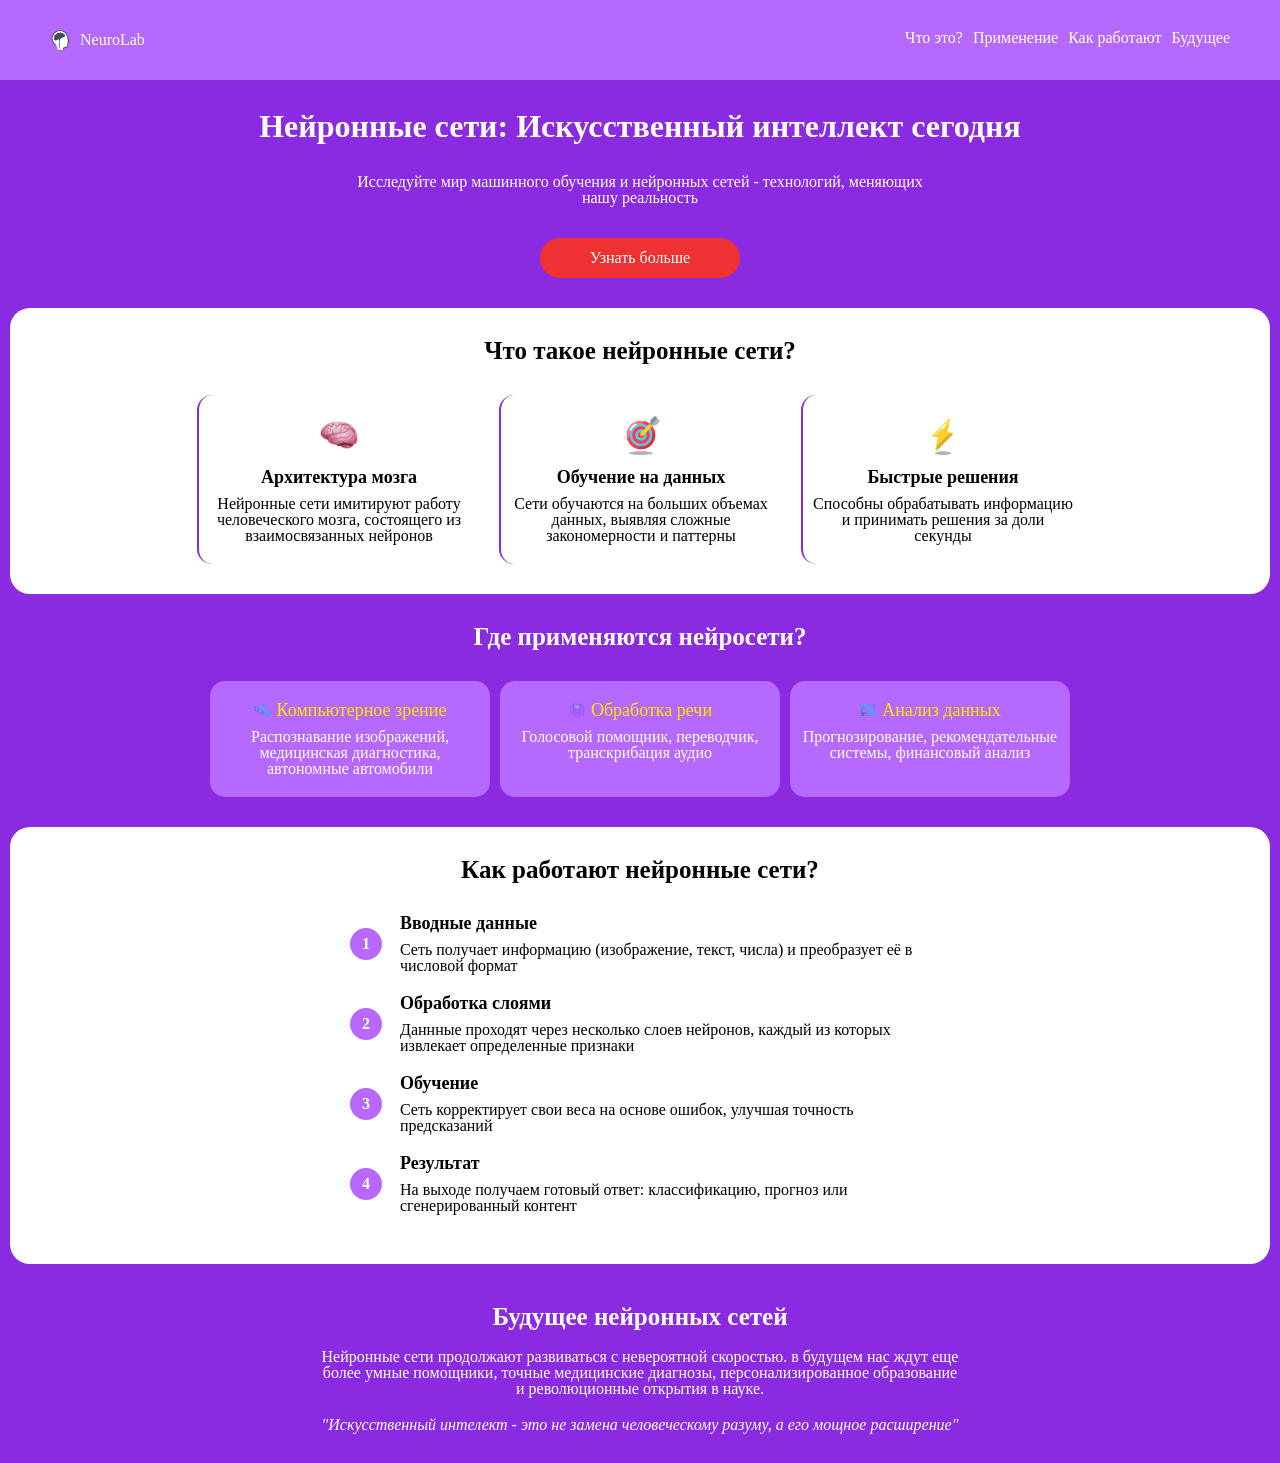
==== task3.html @ 2451a766 "Add files via upload" ====
<!doctype html>
<html lang="ru">
  <head>
    <meta charset="utf-8">
    <meta name="viewport" content="width=device-width, initial-scale=1.0">
    <title>Задача 4</title>
    <link rel="stylesheet" href="style.css">
  </head>
  <body>    
      <header class="header">      
        <div class="header__logo">
          <img class="header__img" src="images/icons8-мозг-64.png">
          <p class="header__logo-text">NeuroLab</p>
        </div>
        <ul class="header__list">
          <li class="header__item">
            <a class="header__link" href="#info">Что это?</a>
          </li>
          <li class="header__item">
            <a class="header__link" href="#use">Применение</a>
          </li>
          <li class="header__item">
            <a class="header__link" href="#run">Как работают</a>
          </li>
          <li class="header__item">
            <a class="header__link" href="#footer">Будущее</a>
          </li>
        </ul>      
      </header>
      <main class="main">
        <section class="main__neuronet">
          <h1 class="main__title">Нейронные сети: Искусственный интеллект сегодня</h1>
          <p class="main__text">Исследуйте мир машинного обучения и нейронных сетей - технологий, меняющих нашу реальность</p>
          <a class="main__link-neuronet" href="#">Узнать больше</a>
        </section>

        <section id="info" class="main__info">
          <h2 class="main__info-title">Что такое нейронные сети?</h2>
          <div class="main__info-content">
            <div class="main__info-box">
              <img class="main__info-img" src="images/icons1.png">
              <h3 class="main__info-box-title">Архитектура мозга</h3>
              <p class="main__info-box-text">Нейронные сети имитируют работу человеческого мозга, состоящего из взаимосвязанных нейронов</p>
            </div>
            <div class="main__info-box">
              <img class="main__info-img" src="images/icons2.png">
              <h3 class="main__info-box-title">Обучение на данных</h3>
              <p class="main__info-box-text">Сети обучаются на больших объемах данных, выявляя сложные закономерности и паттерны</p>
            </div>
            <div class="main__info-box">
              <img class="main__info-img" src="images/icons3.png">
              <h3 class="main__info-box-title">Быстрые решения</h3>
              <p class="main__info-box-text">Способны обрабатывать информацию и принимать решения за доли секунды</p>
            </div>
          </div>
        </section>
        <section id="use" class="main__use">
          <h2 class="main__use-title">Где применяются нейросети?</h2>
          <div class="main__use-content">
            <div class="main__use-box">
              <div class="main__use-box-heading">
                <img class="main__use-img" src="images/icons4.png">
                <h3 class="main__use-box-title">Компьютерное зрение</h3>
              </div>
              <p class="main__use-box-text">Распознавание изображений, медицинская диагностика, автономные автомобили</p>
            </div>
            <div class="main__use-box">
              <div class="main__use-box-heading">
                <img class="main__use-img" src="images/icons5.png">
                <h3 class="main__use-box-title">Обработка речи</h3>
              </div>
              <p class="main__use-box-text">Голосовой помощник, переводчик, транскрибация аудио</p>
            </div>
            <div class="main__use-box">
              <div class="main__use-box-heading">
                <img class="main__use-img" src="images/icons6.png">
                <h3 class="main__use-box-title">Анализ данных</h3>
              </div>
              <p class="main__use-box-text">Прогнозирование, рекомендательные системы, финансовый анализ</p>
            </div>
          </div>
        </section>
        <section id="run" class="main__run">
          <h2 class="main__run-title">Как работают нейронные сети?</h2>
          <ol class="main__run-list">
            <li class="main__run-item">
              <h3 class="main__run-item-title">Вводные данные</h3>
              <p class="main__run-item-text">Сеть получает информацию (изображение, текст, числа) и преобразует её в числовой формат</p>
            </li>
            <li class="main__run-item">
              <h3 class="main__run-item-title">Обработка слоями</h3>
              <p class="main__run-item-text">Даннные проходят через несколько слоев нейронов, каждый из которых извлекает определенные признаки</p>
            </li>
            <li class="main__run-item">
              <h3 class="main__run-item-title">Обучение</h3>
              <p class="main__run-item-text">Сеть корректирует свои веса на основе ошибок, улучшая точность предсказаний</p>
            </li>
            <li class="main__run-item">
              <h3 class="main__run-item-title">Результат</h3>
              <p class="main__run-item-text">На выходе получаем готовый ответ: классификацию, прогноз или сгенерированный контент</p>
            </li>
          </ol>
        </section>
      </main>
      <footer id="footer" class="footer">
        <h2 class="footer__title">Будущее нейронных сетей</h2>
        <p class="footer__text">Нейронные сети продолжают развиваться с невероятной скоростью. в будущем нас ждут еще более умные помощники, точные медицинские диагнозы, персонализированное образование и революционные открытия в науке.</p>
        <p class="footer__text">"Искусственный интелект - это не замена человеческому разуму, а его мощное расширение"</p>
      </footer>    
  </body>
</html>
---- style.css ----
html, body, div, span, applet, object, iframe,
h1, h2, h3, h4, h5, h6, p, blockquote, pre,
a, abbr, acronym, address, big, cite, code,
del, dfn, em, img, ins, kbd, q, s, samp,
small, strike, strong, sub, sup, tt, var,
b, u, i, center,
dl, dt, dd, ol, ul, li,
fieldset, form, label, legend,
table, caption, tbody, tfoot, thead, tr, th, td,
article, aside, canvas, details, embed, 
figure, figcaption, footer, header, hgroup, 
menu, nav, output, ruby, section, summary,
time, mark, audio, video {
	margin: 0;
	padding: 0;
	border: 0;
	font-size: 100%;
	font: inherit;
	vertical-align: baseline;
}
/* HTML5 display-role reset for older browsers */
article, aside, details, figcaption, figure, 
footer, header, hgroup, menu, nav, section {
	display: block;
}
body {
	line-height: 1;
}
ol, ul {
	list-style: none;
}
blockquote, q {
	quotes: none;
}
blockquote:before, blockquote:after,
q:before, q:after {
	content: '';
	content: none;
}
table {
	border-collapse: collapse;
	border-spacing: 0;
}

/*-- базовые стили --*/
html {
    color: #ffffff;
    font-size: 16px;
    font-family: Times New Roman, serif;
    font-style: normal;
    font-weight: 400;
	background-color: blueviolet;
}

/*--header--*/
.header {
    background-color: rgb(182, 105, 255);
    display: flex;
    justify-content: space-between;
    padding: 30px 50px;
}

.header__logo {
    display: flex;
	align-items: center;
}

.header__img {
	width: 20px;
	margin-right: 10px;
}

.header__item + li {
	margin-left: 10px;
}

.header__list {
    display: flex;
}

.header__link {
	cursor: pointer;
	text-decoration: none;
	color: #ffffff;
}

/*-- main --*/
.main {
	margin: 10px;
}

.main__neuronet {
	margin: 30px 50px;
	display: flex;
	align-items: center;
	flex-direction: column;
}

.main__title {
	font-size: 32px;
	margin-bottom: 32px;
	text-align: center;
	font-weight: 700;
}

.main__text {
	width: 50%;
	text-align: center;
	margin-bottom: 32px;
}

.main__link-neuronet {
	display: flex;
	width: 200px;
	height: 40px;
	background-color: rgb(238, 50, 50);
	border-radius: 20px;
	align-items: center;
    justify-content: center;
	text-decoration: none;
	color: #ffffff;
}

.main__info {
	background-color: #ffffff;
	color: #000000;
	border-radius: 20px;
	display: flex;
	flex-direction: column;
	align-items: center;
	padding: 30px 50px;
}

.main__info-title {
	font-size: 25px;
	font-weight: 700;
	margin-bottom: 32px;
	text-align: center;
}

.main__info-content {
	display: flex;
	flex-wrap: wrap;
	justify-content: center;
	gap: 20px;
}

.main__info-box {
	width: 260px;
	text-align: center;
	border-left: 2px solid blueviolet;
	border-radius: 15px;
	padding: 20px 10px;
}

.main__info-img {
	text-align: center;
	margin-bottom: 10px;
	width: 40px;
}

.main__info-box-title {
	font-size: 18px;
	font-weight: 700;
	margin-bottom: 10px;
}

.main__use {
	display: flex;
	flex-direction: column;
	align-items: center;
	margin: 30px 0;
}

.main__use-title {
	font-size: 25px;
	margin-bottom: 32px;
	text-align: center;
	font-weight: 700;
}

.main__use-content {
	display: flex;
	flex-wrap: wrap;
	justify-content: center;
	gap: 10px;
}

.main__use-box {
	display: flex;
	flex-direction: column;
	width: 260px;
	background-color: rgb(182, 105, 255);
	border-radius: 15px;
	text-align: center;
	padding: 20px 10px;
}

.main__use-box-heading {
	font-size: 18px;
	display: flex;
	justify-content: center;
    align-items: center;
	margin-bottom: 10px;
	color: rgb(255, 230, 0);
}

.main__use-img {
	width: 18px;
}

.main__use-box-title {
	margin-left: 5px;
}

.main__run {
	background-color: #ffffff;
	color: #000000;
	border-radius: 20px;
	padding: 30px 50px;
}

.main__run-title {
	font-size: 25px;
	font-weight: 700;
	margin-bottom: 32px;
	text-align: center;
}

.main__run-list {
	counter-reset: item-counter;
	list-style: none;
	padding: 0;
	width: 50%;
    margin: 0 auto;
}

.main__run-item {
	counter-increment: item-counter;
	position: relative;
	padding-left: 50px;
	margin-bottom: 20px;
}

.main__run-item::before {
	content: counter(item-counter);
	position: absolute;
	left: 0;
	top: 50%;
    transform: translateY(-50%);
	width: 32px;
	height: 32px;
	background-color: rgb(182, 105, 255);
	color: #ffffff;
	border-radius: 50%;
	display: flex;
	align-items: center;
	justify-content: center;
	font-weight: 700;
}

.main__run-item-title {
	font-size: 18px;
	font-weight: 700;
	margin-bottom: 10px;
}

/*-- footer --*/
.footer {
	text-align: center;
	width: 50%;
	margin: auto;
	padding: 30px 0;
}

.footer__title {
	font-size: 25px;
	font-weight: 700;
	margin-bottom: 20px;
}

.footer__text + .footer__text {
	margin-top: 20px;
	font-style: italic;
}
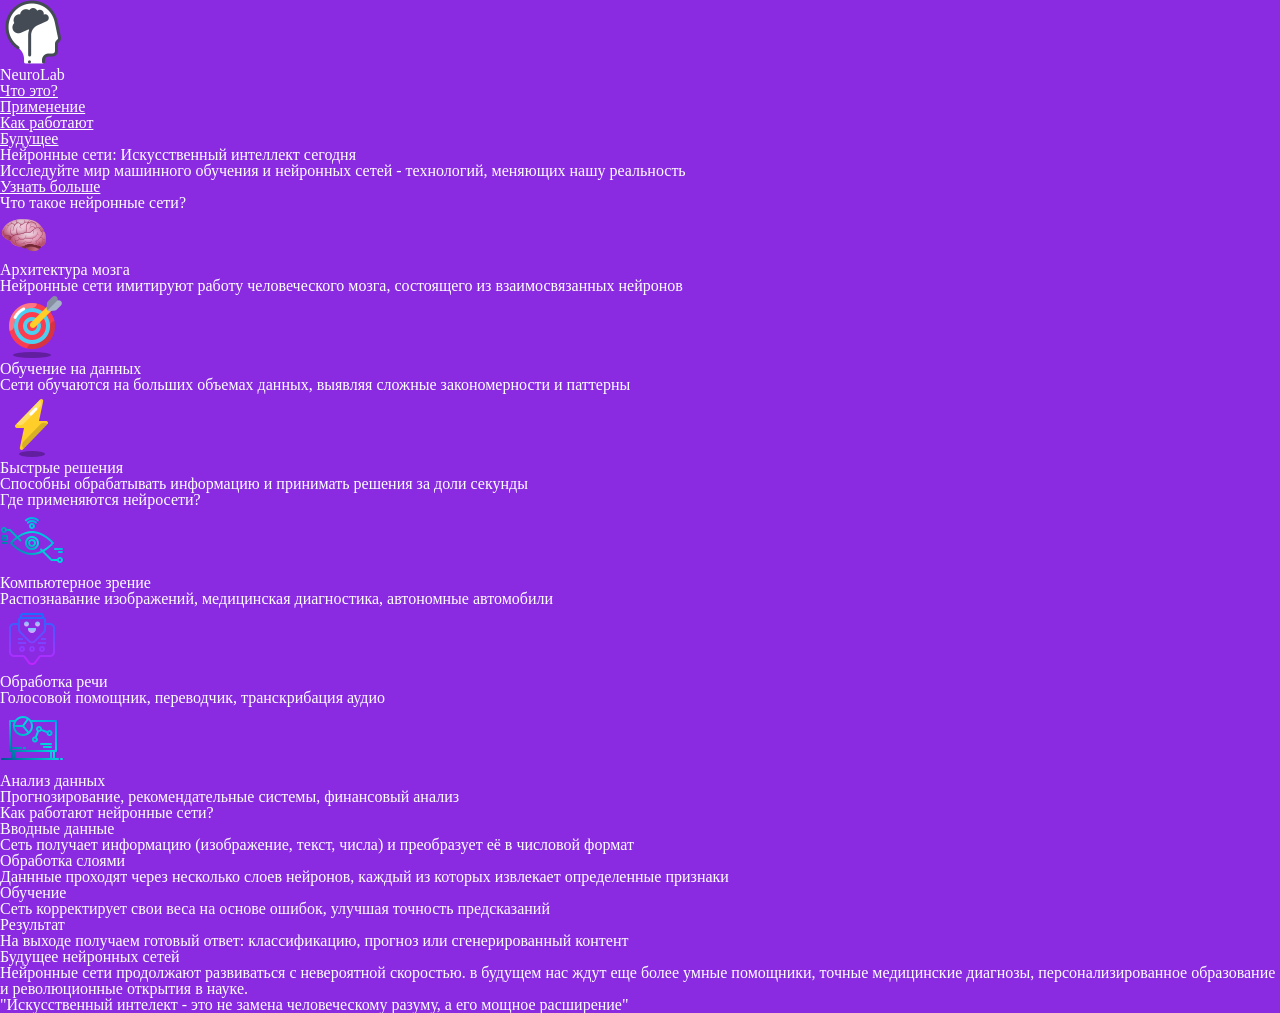
==== commit e34c5455: "Заголовок task3.html Правка на верное название" ====
--- a/task3.html
+++ b/task3.html
@@ -3,7 +3,7 @@
   <head>
     <meta charset="utf-8">
     <meta name="viewport" content="width=device-width, initial-scale=1.0">
-    <title>Задача 4</title>
+    <title>Задача 3</title>
     <link rel="stylesheet" href="style.css">
   </head>
   <body>    
@@ -108,4 +108,4 @@
         <p class="footer__text">"Искусственный интелект - это не замена человеческому разуму, а его мощное расширение"</p>
       </footer>    
   </body>
-</html>+</html>
--- a/style.css
+++ b/style.css
@@ -52,6 +52,10 @@
 	background-color: blueviolet;
 }
 
+body a {
+	color: #ffffff;
+	cursor: pointer;
+
 /*--header--*/
 .header {
     background-color: rgb(182, 105, 255);
@@ -282,4 +286,5 @@
 .footer__text + .footer__text {
 	margin-top: 20px;
 	font-style: italic;
-}+
+}
